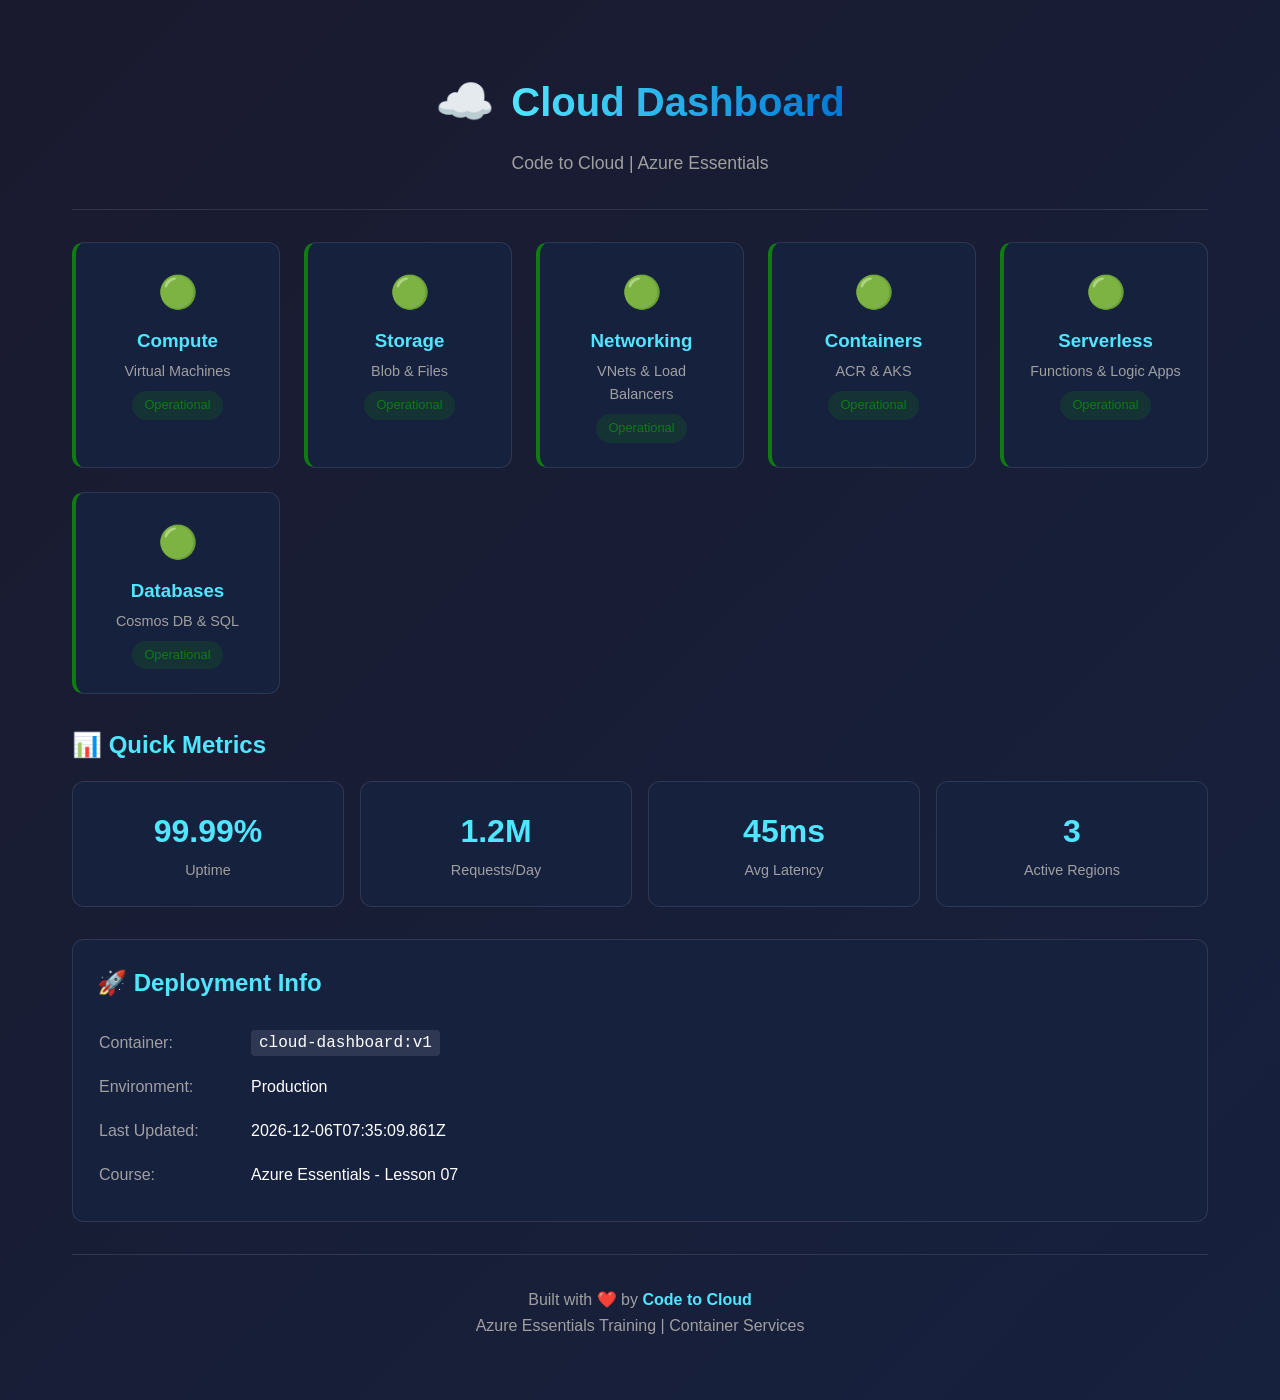
==== lessons/07-container-services/src/cloud-dashboard/index.html @ 5c986fd3 "Live deployment testing: fix scripts and validate all lessons Testing Summary: - Lesson 02 (Manageme" ====
<!DOCTYPE html>
<html lang="en">

<head>
    <meta charset="UTF-8">
    <meta name="viewport" content="width=device-width, initial-scale=1.0">
    <title>Cloud Dashboard | Code to Cloud</title>
    <link rel="stylesheet" href="styles.css">
</head>

<body>
    <div class="container">
        <header>
            <div class="logo">
                <span class="cloud-icon">☁️</span>
                <h1>Cloud Dashboard</h1>
            </div>
            <p class="tagline">Code to Cloud | Azure Essentials</p>
        </header>

        <main>
            <section class="status-grid">
                <div class="status-card healthy">
                    <div class="status-icon">🟢</div>
                    <h3>Compute</h3>
                    <p>Virtual Machines</p>
                    <span class="status-text">Operational</span>
                </div>

                <div class="status-card healthy">
                    <div class="status-icon">🟢</div>
                    <h3>Storage</h3>
                    <p>Blob & Files</p>
                    <span class="status-text">Operational</span>
                </div>

                <div class="status-card healthy">
                    <div class="status-icon">🟢</div>
                    <h3>Networking</h3>
                    <p>VNets & Load Balancers</p>
                    <span class="status-text">Operational</span>
                </div>

                <div class="status-card healthy">
                    <div class="status-icon">🟢</div>
                    <h3>Containers</h3>
                    <p>ACR & AKS</p>
                    <span class="status-text">Operational</span>
                </div>

                <div class="status-card healthy">
                    <div class="status-icon">🟢</div>
                    <h3>Serverless</h3>
                    <p>Functions & Logic Apps</p>
                    <span class="status-text">Operational</span>
                </div>

                <div class="status-card healthy">
                    <div class="status-icon">🟢</div>
                    <h3>Databases</h3>
                    <p>Cosmos DB & SQL</p>
                    <span class="status-text">Operational</span>
                </div>
            </section>

            <section class="metrics">
                <h2>📊 Quick Metrics</h2>
                <div class="metrics-grid">
                    <div class="metric">
                        <span class="metric-value" id="uptime">99.99%</span>
                        <span class="metric-label">Uptime</span>
                    </div>
                    <div class="metric">
                        <span class="metric-value" id="requests">1.2M</span>
                        <span class="metric-label">Requests/Day</span>
                    </div>
                    <div class="metric">
                        <span class="metric-value" id="latency">45ms</span>
                        <span class="metric-label">Avg Latency</span>
                    </div>
                    <div class="metric">
                        <span class="metric-value" id="regions">3</span>
                        <span class="metric-label">Active Regions</span>
                    </div>
                </div>
            </section>

            <section class="info-box">
                <h2>🚀 Deployment Info</h2>
                <table>
                    <tr>
                        <td>Container:</td>
                        <td><code>cloud-dashboard:v1</code></td>
                    </tr>
                    <tr>
                        <td>Environment:</td>
                        <td><span id="environment">Production</span></td>
                    </tr>
                    <tr>
                        <td>Last Updated:</td>
                        <td><span id="timestamp"></span></td>
                    </tr>
                    <tr>
                        <td>Course:</td>
                        <td>Azure Essentials - Lesson 07</td>
                    </tr>
                </table>
            </section>
        </main>

        <footer>
            <p>Built with ❤️ by <strong>Code to Cloud</strong></p>
            <p>Azure Essentials Training | Container Services</p>
        </footer>
    </div>

    <script src="app.js"></script>
</body>

</html>
---- lessons/07-container-services/src/cloud-dashboard/styles.css ----
/* Cloud Dashboard Styles
   Code to Cloud - Azure Essentials */

:root {
    --azure-blue: #0078d4;
    --azure-dark: #004578;
    --azure-light: #50e6ff;
    --success-green: #107c10;
    --bg-dark: #1a1a2e;
    --bg-card: #16213e;
    --text-light: #ffffff;
    --text-muted: #a0a0a0;
}

* {
    margin: 0;
    padding: 0;
    box-sizing: border-box;
}

body {
    font-family: 'Segoe UI', -apple-system, BlinkMacSystemFont, sans-serif;
    background: linear-gradient(135deg, var(--bg-dark) 0%, var(--bg-card) 100%);
    color: var(--text-light);
    min-height: 100vh;
    line-height: 1.6;
}

.container {
    max-width: 1200px;
    margin: 0 auto;
    padding: 2rem;
}

/* Header */
header {
    text-align: center;
    padding: 2rem 0;
    border-bottom: 1px solid rgba(255, 255, 255, 0.1);
    margin-bottom: 2rem;
}

.logo {
    display: flex;
    align-items: center;
    justify-content: center;
    gap: 1rem;
}

.cloud-icon {
    font-size: 3rem;
}

h1 {
    font-size: 2.5rem;
    font-weight: 600;
    background: linear-gradient(90deg, var(--azure-light), var(--azure-blue));
    -webkit-background-clip: text;
    -webkit-text-fill-color: transparent;
    background-clip: text;
}

.tagline {
    color: var(--text-muted);
    margin-top: 0.5rem;
    font-size: 1.1rem;
}

/* Status Grid */
.status-grid {
    display: grid;
    grid-template-columns: repeat(auto-fit, minmax(180px, 1fr));
    gap: 1.5rem;
    margin-bottom: 2rem;
}

.status-card {
    background: var(--bg-card);
    border-radius: 12px;
    padding: 1.5rem;
    text-align: center;
    border: 1px solid rgba(255, 255, 255, 0.1);
    transition: transform 0.3s ease, box-shadow 0.3s ease;
}

.status-card:hover {
    transform: translateY(-5px);
    box-shadow: 0 10px 30px rgba(0, 120, 212, 0.3);
}

.status-card.healthy {
    border-left: 4px solid var(--success-green);
}

.status-icon {
    font-size: 2rem;
    margin-bottom: 0.5rem;
}

.status-card h3 {
    color: var(--azure-light);
    margin-bottom: 0.25rem;
}

.status-card p {
    color: var(--text-muted);
    font-size: 0.9rem;
}

.status-text {
    display: inline-block;
    margin-top: 0.5rem;
    padding: 0.25rem 0.75rem;
    background: rgba(16, 124, 16, 0.2);
    color: var(--success-green);
    border-radius: 20px;
    font-size: 0.8rem;
}

/* Metrics */
.metrics {
    margin-bottom: 2rem;
}

.metrics h2 {
    margin-bottom: 1rem;
    color: var(--azure-light);
}

.metrics-grid {
    display: grid;
    grid-template-columns: repeat(auto-fit, minmax(150px, 1fr));
    gap: 1rem;
}

.metric {
    background: var(--bg-card);
    border-radius: 12px;
    padding: 1.5rem;
    text-align: center;
    border: 1px solid rgba(255, 255, 255, 0.1);
}

.metric-value {
    display: block;
    font-size: 2rem;
    font-weight: 700;
    color: var(--azure-light);
}

.metric-label {
    color: var(--text-muted);
    font-size: 0.9rem;
}

/* Info Box */
.info-box {
    background: var(--bg-card);
    border-radius: 12px;
    padding: 1.5rem;
    border: 1px solid rgba(255, 255, 255, 0.1);
    margin-bottom: 2rem;
}

.info-box h2 {
    margin-bottom: 1rem;
    color: var(--azure-light);
}

.info-box table {
    width: 100%;
}

.info-box td {
    padding: 0.5rem 0;
}

.info-box td:first-child {
    color: var(--text-muted);
    width: 150px;
}

.info-box code {
    background: rgba(255, 255, 255, 0.1);
    padding: 0.25rem 0.5rem;
    border-radius: 4px;
    font-family: 'Consolas', monospace;
}

/* Footer */
footer {
    text-align: center;
    padding: 2rem 0;
    border-top: 1px solid rgba(255, 255, 255, 0.1);
    color: var(--text-muted);
}

footer strong {
    color: var(--azure-light);
}

/* Responsive */
@media (max-width: 768px) {
    .container {
        padding: 1rem;
    }

    h1 {
        font-size: 1.8rem;
    }

    .cloud-icon {
        font-size: 2rem;
    }
}
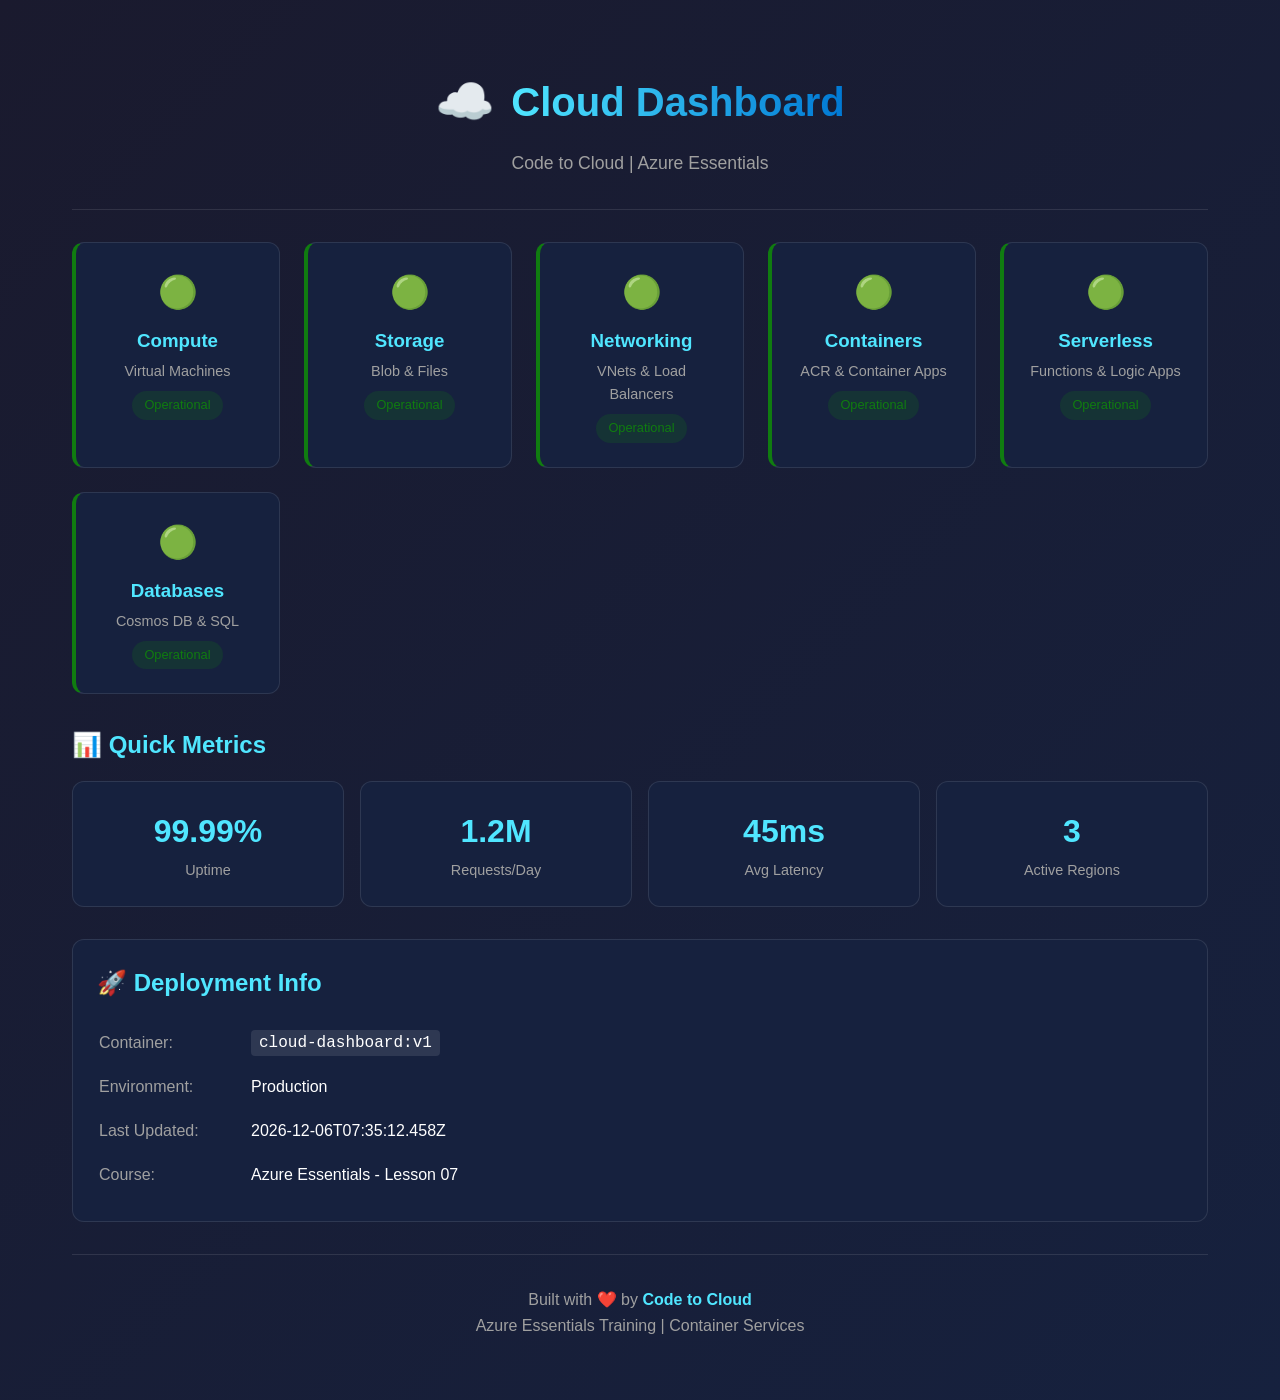
==== commit d0163413: "refactor: standardize lesson 07 on Container Apps, add speaker notes - Replace AKS hands-on with Azu" ====
--- a/lessons/07-container-services/src/cloud-dashboard/index.html
+++ b/lessons/07-container-services/src/cloud-dashboard/index.html
@@ -44,7 +44,7 @@
                 <div class="status-card healthy">
                     <div class="status-icon">🟢</div>
                     <h3>Containers</h3>
-                    <p>ACR & AKS</p>
+                    <p>ACR & Container Apps</p>
                     <span class="status-text">Operational</span>
                 </div>
 
